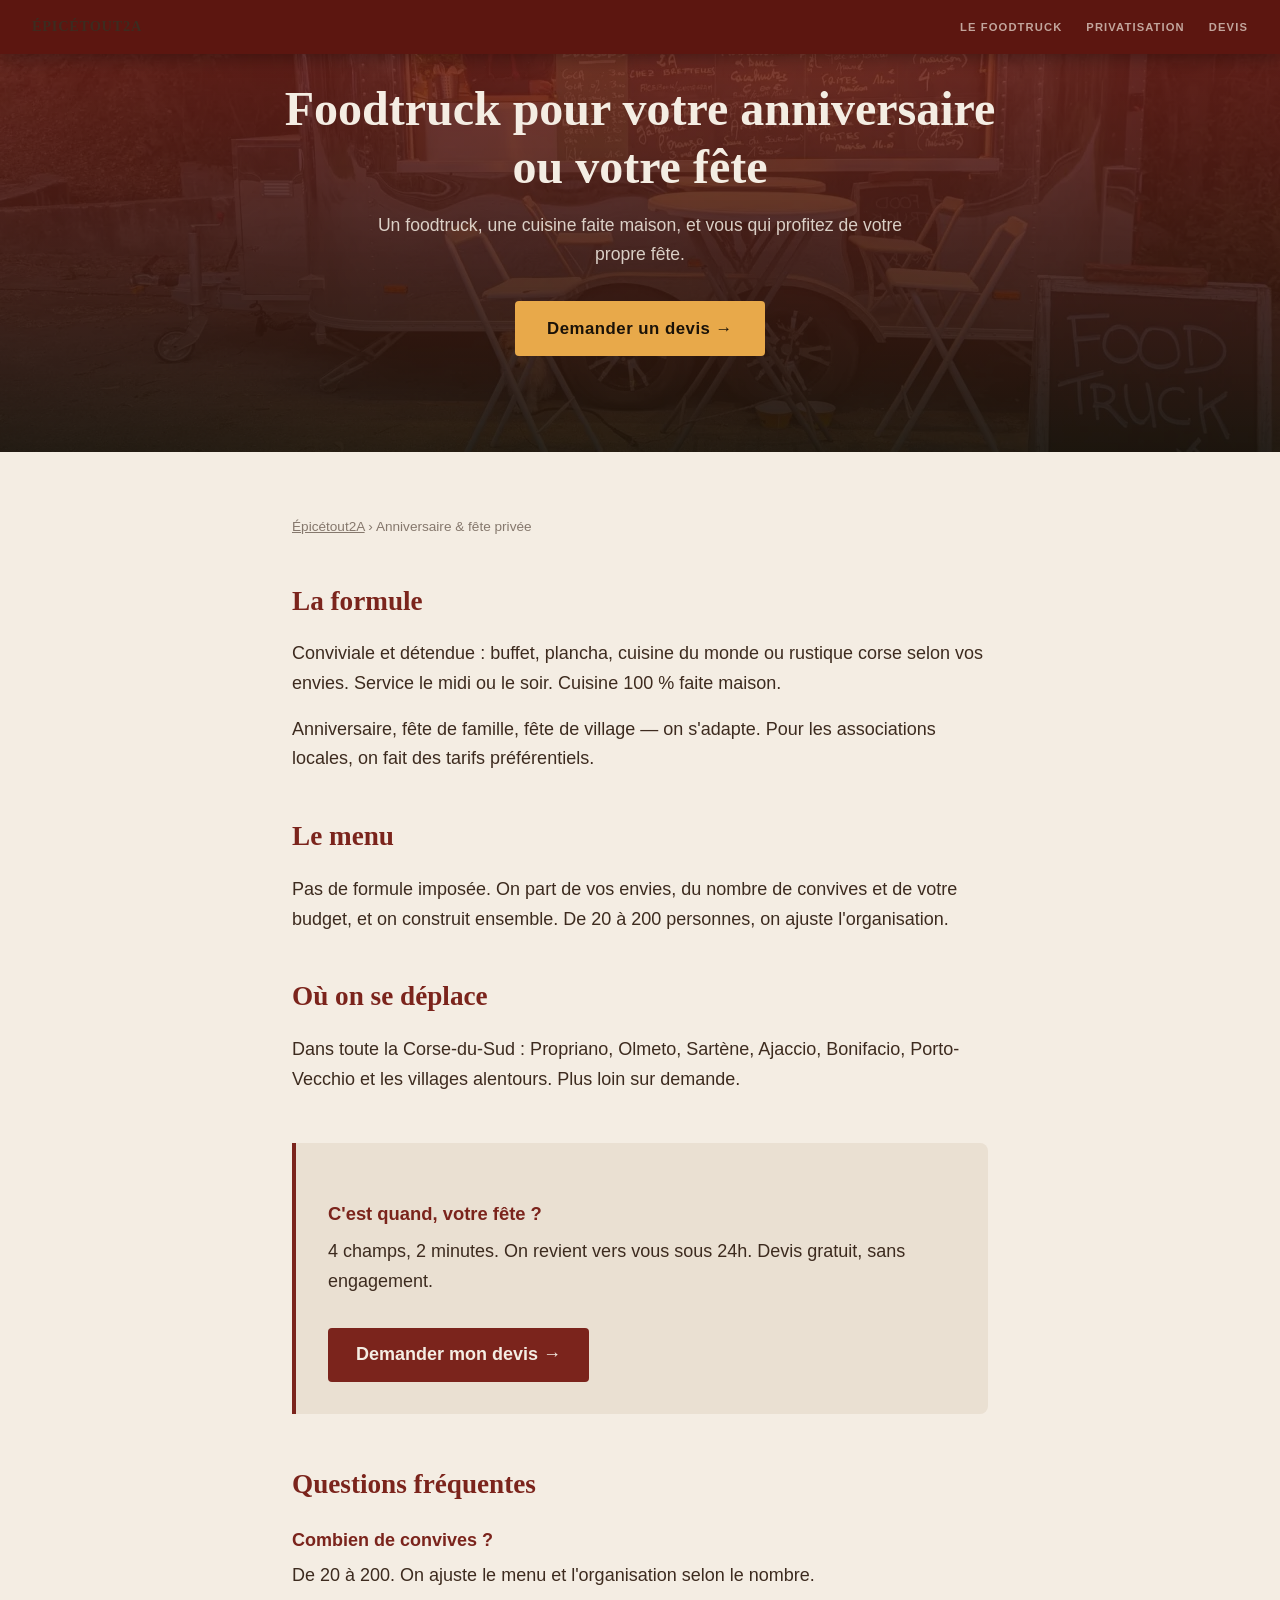
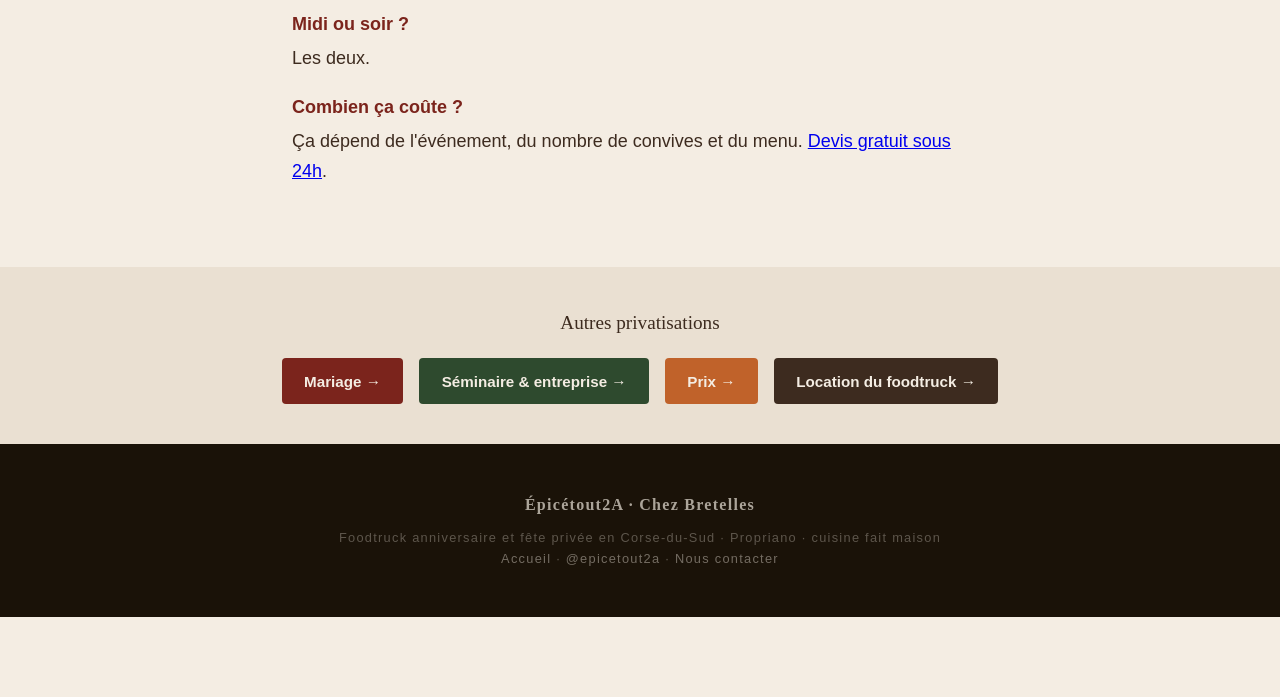
==== anniversaire-fete-privee-corse.html @ 693e68ca "seo/aeo: add 3 landing pages, publish prices and hours Google Search Console reported only 8 AI-feat" ====
<!DOCTYPE html>
<html lang="fr">
<head>
<meta charset="UTF-8">
<link rel="icon" type="image/x-icon" href="assets/images/favicon.png">
<link rel="icon" type="image/png" sizes="32x32" href="assets/images/favicon-32x32.png">
<link rel="apple-touch-icon" sizes="180x180" href="assets/images/apple-touch-icon.png">
<meta name="viewport" content="width=device-width, initial-scale=1.0">
<title>Foodtruck anniversaire &amp; fête privée en Corse-du-Sud — Épicétout2A</title>
<meta name="description" content="Foodtruck Airstream pour anniversaire ou fête privée en Corse-du-Sud. Buffet, plancha, cuisine fait maison. Devis gratuit sous 24h.">
<meta name="robots" content="index, follow">
<meta property="og:title" content="Foodtruck anniversaire &amp; fête privée en Corse-du-Sud — Épicétout2A">
<meta property="og:description" content="Buffet, plancha, cuisine du monde ou rustique corse. Service midi ou soir, partout en Corse-du-Sud.">
<meta property="og:type" content="website">
<meta property="og:url" content="https://epicetout2a.fr/anniversaire-fete-privee-corse.html">
<meta property="og:image" content="https://epicetout2a.fr/assets/images/hero.jpg">
<meta property="og:locale" content="fr_FR">
<meta name="twitter:card" content="summary_large_image">
<meta name="twitter:title" content="Foodtruck anniversaire &amp; fête privée en Corse-du-Sud — Épicétout2A">
<meta name="twitter:description" content="Buffet, plancha, cuisine fait maison. Service midi ou soir, partout en Corse-du-Sud. Devis gratuit sous 24h.">
<meta name="twitter:image" content="https://epicetout2a.fr/assets/images/hero.jpg">
<link rel="canonical" href="https://epicetout2a.fr/anniversaire-fete-privee-corse.html">
<script type="application/ld+json">
{
  "@context": "https://schema.org",
  "@type": "Service",
  "name": "Foodtruck pour anniversaire et fête privée en Corse-du-Sud",
  "provider": { "@id": "https://epicetout2a.fr/#business" },
  "areaServed": { "@type": "AdministrativeArea", "name": "Corse-du-Sud" },
  "description": "Privatisation du foodtruck Airstream Épicétout2A pour anniversaires et fêtes privées en Corse-du-Sud. Buffet, plancha, cuisine du monde ou rustique corse. Service le midi ou le soir.",
  "url": "https://epicetout2a.fr/anniversaire-fete-privee-corse.html",
  "offers": { "@type": "Offer", "priceCurrency": "EUR", "availability": "https://schema.org/InStock" }
}
</script>
<script type="application/ld+json">
{
  "@context": "https://schema.org",
  "@type": "FAQPage",
  "mainEntity": [
    { "@type": "Question", "name": "Peut-on faire venir un foodtruck pour un anniversaire en Corse-du-Sud ?", "acceptedAnswer": { "@type": "Answer", "text": "Oui. Épicétout2A privatise son foodtruck Airstream pour les anniversaires et fêtes privées partout en Corse-du-Sud. Formule conviviale : buffet, plancha, cuisine du monde ou rustique corse selon vos envies, en service du midi ou du soir." } },
    { "@type": "Question", "name": "Combien de convives le foodtruck peut-il servir ?", "acceptedAnswer": { "@type": "Answer", "text": "Épicétout2A s'adapte à toutes les tailles, d'une vingtaine de personnes à 200 convives : le menu et l'organisation sont ajustés en fonction du nombre." } },
    { "@type": "Question", "name": "Comment obtenir un devis pour une fête privée ?", "acceptedAnswer": { "@type": "Answer", "text": "Via le formulaire sur epicetout2a.fr : 4 champs, 2 minutes. Épicétout2A rappelle sous 24h pour construire le menu ensemble et établir un devis gratuit et sans engagement." } }
  ]
}
</script>
<script type="application/ld+json">
{
  "@context": "https://schema.org",
  "@type": "BreadcrumbList",
  "itemListElement": [
    { "@type": "ListItem", "position": 1, "name": "Épicétout2A", "item": "https://epicetout2a.fr/" },
    { "@type": "ListItem", "position": 2, "name": "Anniversaire & fête privée", "item": "https://epicetout2a.fr/anniversaire-fete-privee-corse.html" }
  ]
}
</script>
<link rel="preconnect" href="https://fonts.bunny.net" crossorigin>
<link rel="preload" href="https://fonts.bunny.net/css?family=playfair-display:400i,700,700i,900,900i|source-sans-3:300,400,600|caveat:500,700&display=swap" as="style" onload="this.onload=null;this.rel='stylesheet'">
<noscript><link href="https://fonts.bunny.net/css?family=playfair-display:400i,700,700i,900,900i|source-sans-3:300,400,600|caveat:500,700&display=swap" rel="stylesheet"></noscript>
<link rel="stylesheet" href="assets/css/style.css">
</head>
<body>

<nav>
  <a href="/" class="brand" style="text-decoration:none;color:inherit;">Épicétout2A</a>
  <a href="/#quotidien">Le foodtruck</a>
  <a href="/#privatisation">Privatisation</a>
  <a href="/#contact">Devis</a>
</nav>

<div class="sub-hero">
  <h1>Foodtruck pour votre anniversaire<br>ou votre fête</h1>
  <p>Un foodtruck, une cuisine faite maison, et vous qui profitez de votre propre fête.</p>
  <a href="/#contact" class="hero-cta">Demander un devis →</a>
</div>

<div class="content-page">
  <p class="breadcrumb"><a href="/">Épicétout2A</a> › Anniversaire &amp; fête privée</p>

  <h2>La formule</h2>
  <p>Conviviale et détendue : buffet, plancha, cuisine du monde ou rustique corse selon vos envies. Service le midi ou le soir. Cuisine 100&nbsp;% faite maison.</p>
  <p>Anniversaire, fête de famille, fête de village — on s'adapte. Pour les associations locales, on fait des tarifs préférentiels.</p>

  <h2>Le menu</h2>
  <p>Pas de formule imposée. On part de vos envies, du nombre de convives et de votre budget, et on construit ensemble. De 20 à 200 personnes, on ajuste l'organisation.</p>

  <h2>Où on se déplace</h2>
  <p>Dans toute la Corse-du-Sud : Propriano, Olmeto, Sartène, Ajaccio, Bonifacio, Porto-Vecchio et les villages alentours. Plus loin sur demande.</p>

  <div class="cta-box">
    <h3>C'est quand, votre fête&nbsp;?</h3>
    <p>4 champs, 2 minutes. On revient vers vous sous 24h. Devis gratuit, sans engagement.</p>
    <a href="/#contact">Demander mon devis →</a>
  </div>

  <h2>Questions fréquentes</h2>
  <dl class="faq-simple">
    <dt>Combien de convives&nbsp;?</dt>
    <dd>De 20 à 200. On ajuste le menu et l'organisation selon le nombre.</dd>
    <dt>Midi ou soir&nbsp;?</dt>
    <dd>Les deux.</dd>
    <dt>Combien ça coûte&nbsp;?</dt>
    <dd>Ça dépend de l'événement, du nombre de convives et du menu. <a href="/prix-foodtruck-privatisation-corse.html">Devis gratuit sous 24h</a>.</dd>
  </dl>
</div>

<div class="page-links">
  <p>Autres privatisations</p>
  <div>
    <a href="/mariage-corse-du-sud.html" class="l-rouge">Mariage →</a>
    <a href="/seminaire-evenement-entreprise-corse.html" class="l-maquis">Séminaire &amp; entreprise →</a>
    <a href="/prix-foodtruck-privatisation-corse.html" class="l-terracotta">Prix →</a>
    <a href="/location-airstream-corse.html">Location du foodtruck →</a>
  </div>
</div>

<footer>
  <strong>Épicétout2A · Chez Bretelles</strong>
  Foodtruck anniversaire et fête privée en Corse-du-Sud · Propriano · cuisine fait maison<br>
  <a href="/">Accueil</a> ·
  <a href="https://www.instagram.com/epicetout2a/" target="_blank" rel="noopener noreferrer">@epicetout2a</a> ·
  <a href="/#contact">Nous contacter</a>
</footer>

</body>
</html>
---- assets/css/style.css ----
*, *::before, *::after { box-sizing: border-box; margin: 0; padding: 0; }
:root {
  /* Rouge Corse profond — hero, nav, titres */
  --rouge:        #7B241C;
  --rouge-profond:#5C1610;

  /* Safran / Or épicé — CTA, accents chauds */
  --safran:       #D4862A;
  --or:           #E8A94A;

  /* Terracotta — section offres, rupture chaude */
  --terracotta:   #C0622A;

  /* Vert maquis — éléments de confiance, tags */
  --maquis:       #2E4A2E;

  /* Calcaire / Lin — fonds organiques */
  --creme:        #F4EDE3;
  --ecru:         #EAE0D2;

  /* Neutres */
  --brun:         #3D2B1F;
  --noir:         #1A1208;

  /* Alias */
  --bordeaux:     #5C1610;
}
html { scroll-behavior: smooth; }
#quotidien, #retrouver, #privatisation, #contact, #faq { scroll-margin-top: 70px; }
body { font-family: "Source Sans 3", sans-serif; background: var(--creme); color: var(--brun); font-size: 18px; line-height: 1.65; padding-bottom: 80px; }

/* NAV */
nav {
  position: fixed; top: 0; left: 0; right: 0; z-index: 200;
  background: var(--rouge-profond); padding: 0 2rem;
  display: flex; align-items: center; gap: 1.5rem; height: 54px;
  box-shadow: 0 2px 20px rgba(0,0,0,0.4);
}
nav .brand { font-family: "Playfair Display", serif; font-weight: 900; font-size: 0.9rem; color: var(--creme); margin-right: auto; letter-spacing: 0.05em; text-transform: uppercase; white-space: nowrap; }
nav a { color: rgba(249,243,232,0.65); text-decoration: none; font-size: 0.7rem; font-weight: 600; letter-spacing: 0.1em; text-transform: uppercase; transition: color 0.2s; white-space: nowrap; }
nav a:hover { color: var(--creme); }
/* Burger button — desktop hidden */
.nav-burger { display: none; }

/* Mobile nav drawer */
.nav-mobile-menu {
  display: none; position: fixed; top: 54px; left: 0; right: 0; z-index: 199;
  background: var(--rouge-profond); flex-direction: column;
  border-bottom: 2px solid var(--or);
}
.nav-mobile-menu a {
  color: var(--creme); text-decoration: none; font-size: 1rem; font-weight: 600;
  padding: 1.1rem 2rem; border-bottom: 1px solid rgba(255,255,255,0.08);
  letter-spacing: 0.06em; text-transform: uppercase;
}
.nav-mobile-menu a:last-child { border-bottom: none; background: var(--safran); color: var(--noir); text-align: center; }
.nav-mobile-menu.open { display: flex; }

@media(max-width:700px){
  nav a { display: none; }
  nav .brand { font-size: 0.75rem; }
  .nav-burger {
    display: flex; flex-direction: column; justify-content: space-between;
    width: 28px; height: 20px; background: none; border: none; cursor: pointer;
    margin-left: auto; padding: 0;
  }
  .nav-burger span {
    display: block; height: 2px; background: var(--creme); border-radius: 2px;
    transition: all 0.25s;
  }
  .nav-burger.open span:nth-child(1) { transform: translateY(9px) rotate(45deg); }
  .nav-burger.open span:nth-child(2) { opacity: 0; }
  .nav-burger.open span:nth-child(3) { transform: translateY(-9px) rotate(-45deg); }
}

/* ═══════════════════════════════
   HERO QUOTIDIEN
═══════════════════════════════ */
.hero-daily {
  min-height: 100vh;
  background: var(--rouge); /* fallback */
  display: flex; flex-direction: column; align-items: center; justify-content: center;
  padding: 100px 2rem 5rem;
  position: relative; overflow: hidden; text-align: center;
}
.hero-daily::before {
  content: "";
  position: absolute; inset: 0;
  background: radial-gradient(ellipse at 30% 50%, rgba(192,98,42,0.15) 0%, transparent 60%);
  z-index: 0;
}
.hero-daily > * { position: relative; z-index: 1; }

.hero-daily .logo-wrap {
  margin-bottom: 2rem;
}
.hero-daily .logo-wrap img {
  width: 140px; height: 140px; object-fit: cover;
  border-radius: 50%;
  box-shadow: 0 4px 24px rgba(0,0,0,0.5), 0 0 0 4px rgba(255,255,255,0.2);
}
@media(max-width:700px){
  .hero-daily .logo-wrap img { width: 160px; height: 160px; }
}
.hero-daily h1 {
  font-family: "Playfair Display", serif; font-weight: 900;
  font-size: clamp(2rem, 5vw, 3.2rem); color: var(--creme);
  line-height: 1.1; margin-bottom: 0.75rem;
}
.hero-daily h1 em { color: var(--or); font-style: normal; }
.hero-daily .tagline {
  font-family: "Caveat", cursive; font-size: clamp(1.2rem, 3vw, 1.6rem);
  color: rgba(249,243,232,0.8); margin-bottom: 0.5rem;
}
.hero-daily .bretelles {
  font-family: "Caveat", cursive; font-size: clamp(1.3rem, 3.2vw, 1.7rem);
  color: var(--or); letter-spacing: 0.08em; margin-bottom: 0.75rem; opacity: 0.9;
}
.hero-daily .geo {
  display: inline-flex; align-items: center; gap: 0.4rem;
  background: rgba(255,255,255,0.1); border: 1px solid rgba(255,255,255,0.15);
  border-radius: 20px; padding: 0.35rem 1rem;
  font-size: 1.05rem; color: rgba(249,243,232,0.7); letter-spacing: 0.08em;
  margin-bottom: 2.5rem;
}
.hero-daily .geo::before { content: "📍"; font-size: 0.85rem; }

/* Hero CTA */
.hero-cta {
  display: inline-block; background: var(--safran); color: var(--noir);
  padding: 1rem 2.4rem; border-radius: 4px; font-weight: 700; font-size: 1.05rem;
  text-decoration: none; letter-spacing: 0.03em; margin-bottom: 2rem;
  transition: background 0.2s, transform 0.15s;
}
.hero-cta:hover { background: var(--or); transform: translateY(-2px); }

.hero-cta-secondary {
  display: block; color: rgba(249,243,232,0.75); text-decoration: underline;
  text-underline-offset: 3px; font-size: 0.9rem; letter-spacing: 0.02em;
  margin: -1.3rem 0 2rem; transition: color 0.2s;
}
.hero-cta-secondary:hover { color: var(--creme); }

/* Scroll indicator */
.scroll-hint {
  position: absolute; bottom: 2rem; left: 50%; transform: translateX(-50%);
  display: flex; flex-direction: column; align-items: center; gap: 0.4rem;
  color: rgba(249,243,232,0.3); font-size: 0.62rem; letter-spacing: 0.25em; text-transform: uppercase;
}
.scroll-hint::after { content: "↓"; font-size: 1.2rem; animation: bob 2s ease-in-out infinite; }
@keyframes bob { 0%,100%{transform:translateY(0)} 50%{transform:translateY(6px)} }

/* ═══════════════════════════════
   SECTION QUOTIDIEN
═══════════════════════════════ */
.daily-section {
  background: var(--creme);
}
.daily-inner {
  max-width: 860px; margin: 0 auto; padding: 5rem 2rem;
  display: grid; grid-template-columns: 1fr 1fr; gap: 4rem; align-items: center;
}
.daily-text .sec-label { font-size: 0.72rem; letter-spacing: 0.45em; text-transform: uppercase; color: var(--rouge); margin-bottom: 0.4rem; font-weight: 600; }
.daily-text h2 { font-family: "Playfair Display", serif; font-size: clamp(1.8rem, 3vw, 2.4rem); font-weight: 900; color: var(--rouge); margin-bottom: 0.5rem; line-height: 1.1; }
.daily-text .rule { height: 3px; width: 48px; background: var(--rouge); margin: 0 0 1.5rem; border-radius: 2px; }
.daily-text p { color: var(--brun); line-height: 1.85; margin-bottom: 1rem; font-size: 1.05rem; }
.daily-text p + p { margin-top: 0; }

.insta-card {
  display: flex; flex-direction: column; align-items: center;
  background: white; border-radius: 8px; padding: 2.5rem 2rem;
  box-shadow: 0 4px 30px rgba(0,0,0,0.08);
  border-top: 4px solid var(--rouge); text-align: center; gap: 1rem;
}
.insta-card h3 { font-family: "Playfair Display", serif; font-size: 1.1rem; color: var(--rouge); }
.insta-card p { font-size: 0.95rem; color: var(--brun); opacity: 0.7; line-height: 1.7; }
.insta-handle {
  display: inline-flex; align-items: center; gap: 0.5rem;
  background: var(--rouge); color: var(--creme);
  padding: 0.75rem 1.5rem; border-radius: 4px;
  font-weight: 600; font-size: 0.9rem; text-decoration: none;
  transition: background 0.2s; margin-top: 0.25rem;
}
.insta-handle:hover { background: var(--rouge-profond); }

@media(max-width:700px){
  .daily-inner { grid-template-columns: 1fr; gap: 2.5rem; }
}

/* ═══════════════════════════════
   SÉPARATEUR TRANSITION
═══════════════════════════════ */
.transition-band {
  background: var(--terracotta);
  padding: 3rem 2rem; text-align: center;
}
.transition-band h2 {
  font-family: "Playfair Display", serif; font-size: clamp(1.5rem, 3vw, 2rem);
  font-weight: 900; color: var(--creme); margin-bottom: 0.5rem;
}
.transition-band p {
  font-size: 0.95rem; color: rgba(249,243,232,0.75); max-width: 560px; margin: 0 auto 1.5rem;
}
.transition-band a {
  display: inline-block; background: var(--creme); color: var(--terracotta);
  padding: 0.85rem 2rem; border-radius: 4px; font-weight: 700; font-size: 0.95rem;
  text-decoration: none; letter-spacing: 0.03em; transition: background 0.2s;
}
.transition-band a:hover { background: var(--ecru); }

/* ═══════════════════════════════
   PRIVATISATION (reprise du site existant)
═══════════════════════════════ */
.sep { height: 1px; background: linear-gradient(90deg, transparent, var(--ecru) 20%, var(--ecru) 80%, transparent); }

/* Comment ça marche */
.how { max-width: 860px; margin: 0 auto; padding: 5rem 2rem; }
.how .sec-label { font-size: 0.72rem; letter-spacing: 0.45em; text-transform: uppercase; color: var(--safran); margin-bottom: 0.4rem; font-weight: 600; }
.how h2 { font-family: "Playfair Display", serif; font-size: clamp(1.8rem, 3vw, 2.4rem); font-weight: 900; color: var(--bordeaux); margin-bottom: 0.5rem; }
.how .rule { height: 3px; width: 48px; background: var(--rouge); margin: 0 0 2rem; border-radius: 2px; }
.steps { display: grid; grid-template-columns: 1fr 1fr 1fr; gap: 2rem; margin-top: 2rem; }
.step { text-align: center; }
.step-num { width: 52px; height: 52px; border-radius: 50%; background: var(--rouge); color: var(--or); font-family: "Playfair Display", serif; font-size: 1.3rem; font-weight: 900; display: flex; align-items: center; justify-content: center; margin: 0 auto 1rem; box-shadow: 0 4px 16px rgba(123,36,28,0.3); }
.step h3 { font-family: "Playfair Display", serif; font-size: 1.05rem; color: var(--bordeaux); margin-bottom: 0.4rem; }
.step p { font-size: 0.97rem; color: var(--brun); opacity: 0.72; line-height: 1.7; }
@media(max-width:700px){ .steps { grid-template-columns: 1fr; gap: 1.5rem; } }

/* Offres */
.offres-bg { background: var(--terracotta); padding: 5rem 0; }
.offres-inner { max-width: 860px; margin: 0 auto; padding: 0 2rem; }
.offres-inner .sec-label { color: var(--or); font-size: 0.72rem; letter-spacing: 0.45em; text-transform: uppercase; margin-bottom: 0.4rem; font-weight: 600; }
.offres-inner h2 { font-family: "Playfair Display", serif; font-size: clamp(1.8rem, 3vw, 2.4rem); font-weight: 900; color: var(--creme); margin-bottom: 0.5rem; }
.offres-inner .rule { height: 3px; width: 48px; background: var(--or); margin: 0 0 2rem; border-radius: 2px; }
.offres-inner > p { color: rgba(244,237,227,0.82); margin-bottom: 2.5rem; }
/* Offres en cards grille */
.offres-list { display: grid; grid-template-columns: repeat(3, 1fr); gap: 1rem; }
.offre-item {
  background: rgba(255,255,255,0.1); border: 1px solid rgba(255,255,255,0.18);
  border-radius: 6px; overflow: hidden; display: flex; flex-direction: column;
  transition: background 0.2s, transform 0.2s;
}
.offre-item:hover { background: rgba(255,255,255,0.15); transform: translateY(-2px); }
.offre-header {
  display: flex; flex-direction: column; align-items: flex-start;
  padding: 1.5rem 1.5rem 0.75rem; gap: 0.5rem; cursor: default;
}
.offre-header-left { display: flex; align-items: center; gap: 0.75rem; }
.offre-icon { font-size: 1.8rem; }
.offre-title { font-family: "Playfair Display", serif; font-size: 1rem; font-weight: 700; color: var(--creme); line-height: 1.2; }
.offre-toggle { display: none; }
.offre-body { max-height: none !important; overflow: visible; padding: 0 1.5rem 1.5rem; flex: 1; }
.offre-body p { font-size: 0.95rem; color: rgba(244,237,227,0.92); line-height: 1.75; }
.offre-wildcard {
  border-style: dashed !important;
  border-color: rgba(255,255,255,0.3) !important;
  background: rgba(255,255,255,0.05) !important;
}
.offre-wildcard:hover { background: rgba(255,255,255,0.1) !important; }
.offre-wildcard .offre-title { color: rgba(249,243,232,0.7); font-style: italic; }
.offre-wildcard .offre-body p { color: rgba(244,237,227,0.78); font-style: italic; }
@media(max-width:700px){
  .offres-list { grid-template-columns: 1fr; }
  .offre-item:hover { transform: none; }
}

/* Formulaire */
.form-section { max-width: 720px; margin: 0 auto; padding: 5rem 2rem; }
.gform-wrapper { width: 100%; background: white; border-radius: 12px; overflow: hidden; box-shadow: 0 4px 24px rgba(61,43,31,0.10); border: 1.5px solid var(--ecru); margin-top: 0.5rem; }
.gform-wrapper iframe { display: block; min-height: 1300px; }
.form-section .sec-label { font-size: 0.72rem; letter-spacing: 0.45em; text-transform: uppercase; color: var(--safran); margin-bottom: 0.4rem; font-weight: 600; }
.form-section h2 { font-family: "Playfair Display", serif; font-size: clamp(1.8rem, 3vw, 2.4rem); font-weight: 900; color: var(--bordeaux); margin-bottom: 0.5rem; }
.form-section .rule { height: 3px; width: 48px; background: var(--rouge); margin: 0 0 2rem; border-radius: 2px; }
.form-section > p { margin-bottom: 2rem; color: var(--brun); }
.form-note { font-size: 0.85rem; color: var(--brun); opacity: 0.45; text-align: center; line-height: 1.6; }
.form-rgpd { font-size: 0.82rem; color: var(--brun); opacity: 0.5; line-height: 1.6; margin-top: -0.25rem; }
.cta-inline { display: inline-block; background: var(--rouge); color: var(--creme); padding: 0.9rem 2.2rem; border-radius: 4px; font-weight: 700; font-size: 1rem; text-decoration: none; letter-spacing: 0.03em; transition: background 0.2s, transform 0.15s; }
.cta-inline:hover { background: var(--rouge-profond); transform: translateY(-1px); }
.cta-offres { display: inline-block; background: var(--creme); color: var(--terracotta); padding: 0.9rem 2.2rem; border-radius: 4px; font-weight: 700; font-size: 1rem; text-decoration: none; letter-spacing: 0.03em; transition: background 0.2s, transform 0.15s; }
.cta-offres:hover { background: var(--ecru); transform: translateY(-1px); }
/* Nous retrouver */
.retrouver-section { background: var(--ecru); }
.retrouver-inner {
  max-width: 860px; margin: 0 auto; padding: 5rem 2rem;
  display: grid; grid-template-columns: 1fr 1fr; gap: 4rem; align-items: center;
}
.retrouver-map { border-radius: 8px; overflow: hidden; box-shadow: 0 8px 32px rgba(0,0,0,0.12); }
.retrouver-info { display: flex; flex-direction: column; gap: 0; }
.retrouver-info .sec-label { font-size: 0.72rem; letter-spacing: 0.45em; text-transform: uppercase; color: var(--rouge); margin-bottom: 0.4rem; font-weight: 600; }
.retrouver-info h2 { font-family: "Playfair Display", serif; font-size: clamp(1.6rem, 2.5vw, 2rem); font-weight: 900; color: var(--rouge); margin-bottom: 0.5rem; line-height: 1.15; }
.retrouver-info .rule { height: 3px; width: 48px; background: var(--rouge); margin: 0 0 1.5rem; border-radius: 2px; }
.retrouver-info p { color: var(--brun); line-height: 1.75; margin-bottom: 1.5rem; font-size: 1.02rem; }
.btn-google-avis {
  display: inline-flex; align-items: center; gap: 0.6rem;
  background: white; color: var(--brun); border: 1.5px solid var(--ecru);
  padding: 0.75rem 1.25rem; border-radius: 6px; font-weight: 600; font-size: 0.9rem;
  text-decoration: none; transition: box-shadow 0.2s, border-color 0.2s;
  box-shadow: 0 2px 8px rgba(0,0,0,0.06); width: fit-content;
}
.btn-google-avis:hover { box-shadow: 0 4px 16px rgba(0,0,0,0.12); border-color: #4285F4; }
.btn-laisser-avis { border-color: #FBBC05; background: #fffef5; }
.btn-laisser-avis:hover { border-color: #FBBC05; box-shadow: 0 4px 16px rgba(251,188,5,0.2); }
@media(max-width:700px){
  .retrouver-inner { grid-template-columns: 1fr; gap: 2rem; }
}

/* FAQ */
.faq-section { max-width: 720px; margin: 0 auto; padding: 5rem 2rem; }
.faq-section .sec-label { font-size: 0.72rem; letter-spacing: 0.45em; text-transform: uppercase; color: var(--safran); margin-bottom: 0.4rem; font-weight: 600; }
.faq-section h2 { font-family: "Playfair Display", serif; font-size: clamp(1.6rem, 3vw, 2.2rem); font-weight: 900; color: var(--bordeaux); margin-bottom: 0.5rem; }
.faq-section .rule { height: 3px; width: 48px; background: var(--rouge); margin: 0 0 2rem; border-radius: 2px; }
.faq-list { display: flex; flex-direction: column; gap: 0; border: 1px solid var(--ecru); border-radius: 4px; overflow: hidden; }
.faq-item { border-bottom: 1px solid var(--ecru); }
.faq-item:last-child { border-bottom: none; }
.faq-q { width: 100%; text-align: left; background: white; border: none; cursor: pointer; padding: 1.25rem 1.5rem; display: flex; justify-content: space-between; align-items: center; gap: 1rem; font-family: "Source Sans 3", sans-serif; font-size: 1.05rem; font-weight: 600; color: var(--brun); transition: background 0.2s; }
.faq-q:hover { background: var(--creme); }
.faq-q .faq-icon { color: var(--safran); font-size: 1.1rem; transition: transform 0.3s; flex-shrink: 0; }
.faq-item.open .faq-q { background: var(--creme); }
.faq-item.open .faq-icon { transform: rotate(45deg); }
.faq-a { max-height: 0 !important; overflow: hidden; transition: max-height 0.4s ease; background: var(--creme); padding: 0; }
.faq-item.open .faq-a { max-height: 300px !important; }
.faq-a p { padding: 0 1.5rem 1.25rem; margin-top: 0.75rem; font-size: 1rem; color: var(--brun); line-height: 1.8; opacity: 0.85; }

/* Footer */
footer { background: var(--noir); color: rgba(249,243,232,0.3); text-align: center; padding: 3rem 2rem; font-size: 0.8rem; letter-spacing: 0.1em; }
footer strong { display: block; color: rgba(249,243,232,0.65); font-family: "Playfair Display", serif; font-size: 1rem; margin-bottom: 0.5rem; }
footer a { color: rgba(249,243,232,0.4); text-decoration: none; }
footer a:hover { color: rgba(249,243,232,0.7); }
.footer-entity { margin-top: 1.5rem; font-size: 0.7rem; opacity: 0.25; max-width: 640px; margin-left: auto; margin-right: auto; line-height: 1.6; }
.footer-subpages { margin-top: 1rem; font-size: 0.75rem; opacity: 0.35; }
.footer-subpages a { color: rgba(249,243,232,0.5); text-decoration: none; }
.footer-subpages a:hover { opacity: 1; }

/* Sticky CTA mobile */
.sticky-cta {
  position: fixed; bottom: 0; left: 0; right: 0; z-index: 300;
  background: var(--rouge-profond); border-top: 2px solid var(--or);
  padding: 0.75rem 1.5rem; box-shadow: 0 -4px 20px rgba(0,0,0,0.3);
  transform: translateY(0); transition: transform 0.35s ease, opacity 0.35s ease; opacity: 1;
}
.sticky-cta.hidden-cta {
  transform: translateY(110%); opacity: 0; pointer-events: none;
}
.sticky-cta a { display: block; background: var(--safran); color: var(--noir); text-align: center; border-radius: 4px; padding: 0.85rem; font-weight: 600; font-size: 1rem; text-decoration: none; letter-spacing: 0.04em; transition: background 0.2s; }
.sticky-cta a:hover { background: var(--or); }
body { padding-bottom: 80px; }
/* Sur desktop, barre plus fine */
@media(min-width:701px){
  .sticky-cta { padding: 0.6rem 2rem; }
  .sticky-cta a { padding: 0.7rem; font-size: 0.95rem; max-width: 420px; margin: 0 auto; }
}

/* RGPD */
.rgpd-banner { position: fixed; bottom: 0; left: 0; right: 0; z-index: 1000; background: var(--noir); border-top: 2px solid var(--safran); padding: 1.25rem 2rem; display: flex; align-items: center; justify-content: space-between; gap: 1.5rem; flex-wrap: wrap; box-shadow: 0 -4px 30px rgba(0,0,0,0.5); transform: translateY(0); transition: transform 0.4s ease; }
.rgpd-banner.hidden { transform: translateY(120%); }
.rgpd-text { font-size: 0.8rem; color: rgba(249,243,232,0.7); line-height: 1.6; flex: 1; min-width: 200px; }
.rgpd-text strong { color: var(--creme); }
.rgpd-actions { display: flex; gap: 0.75rem; flex-shrink: 0; }
.rgpd-accept { background: var(--safran); color: var(--noir); border: none; border-radius: 4px; padding: 0.6rem 1.25rem; font-weight: 700; font-size: 0.8rem; cursor: pointer; font-family: "Source Sans 3", sans-serif; }
@media(max-width:700px){ .rgpd-banner { flex-direction: column; align-items: flex-start; padding: 1rem 1.25rem; } .rgpd-actions { width: 100%; } .rgpd-accept { flex: 1; text-align: center; } }


/* ═══════════════════════════════════════
   PAGES SECONDAIRES (landing / privatisation)
   Anciennement dupliqué inline dans chaque page
════════════════════════════════════════ */
.sub-hero { background: linear-gradient(to bottom, rgba(123,36,28,0.82) 0%, rgba(26,18,8,0.92) 100%), image-set(url('../images/hero.webp') type('image/webp'), url('../images/hero.jpg') type('image/jpeg')) center/cover no-repeat; padding: 5rem 2rem 4rem; text-align: center; color: #F4EDE3; }
.sub-hero h1 { font-family: "Playfair Display", serif; font-size: clamp(1.8rem, 4vw, 3rem); font-weight: 700; line-height: 1.2; margin-bottom: 1rem; }
.sub-hero p { font-size: 1.1rem; opacity: 0.85; max-width: 560px; margin: 0 auto 2rem; }
.sub-hero .hero-cta { display: inline-block; background: var(--or); color: var(--noir); padding: 0.85rem 2rem; border-radius: 4px; font-weight: 600; text-decoration: none; }
.content-page { max-width: 760px; margin: 0 auto; padding: 4rem 2rem; }
.content-page h2 { font-family: "Playfair Display", serif; font-size: 1.7rem; color: var(--rouge); margin: 2.5rem 0 1rem; }
.content-page h3 { font-size: 1.15rem; font-weight: 600; color: var(--brun); margin: 1.5rem 0 0.5rem; }
.content-page p { margin-bottom: 1rem; }
.content-page ul { margin: 0.5rem 0 1rem 1.5rem; }
.content-page ul li { margin-bottom: 0.4rem; }
.cta-box { background: var(--ecru); border-left: 4px solid var(--rouge); padding: 2rem; border-radius: 0 8px 8px 0; margin: 3rem 0; }
.cta-box h3 { color: var(--rouge); margin-bottom: 0.5rem; }
.cta-box a { display: inline-block; margin-top: 1rem; background: var(--rouge); color: #F4EDE3; padding: 0.75rem 1.75rem; border-radius: 4px; text-decoration: none; font-weight: 600; }
.faq-simple { margin: 1rem 0; }
.faq-simple dt { font-weight: 600; margin-top: 1.2rem; color: var(--rouge); }
.faq-simple dd { margin-left: 0; margin-top: 0.3rem; }
.breadcrumb { font-size: 0.85rem; opacity: 0.6; margin-bottom: 2rem; }
.breadcrumb a { color: inherit; }

/* Tableau de facteurs de prix / infos (page tarifs) */
.info-table { width: 100%; border-collapse: collapse; margin: 1.5rem 0; font-size: 0.95rem; }
.info-table th, .info-table td { text-align: left; padding: 0.7rem 0.6rem; border-bottom: 1px solid rgba(93,62,42,0.15); vertical-align: top; }
.info-table th { font-weight: 600; color: var(--rouge); }
.info-table tbody th { font-weight: 600; color: var(--brun); width: 38%; }

/* Liens croisés bas de page secondaire */
.page-links { background: var(--ecru); padding: 2.5rem 2rem; text-align: center; }
.page-links p { font-family: "Playfair Display", serif; font-size: 1.2rem; color: var(--brun); margin-bottom: 1.25rem; }
.page-links div { display: flex; flex-wrap: wrap; justify-content: center; gap: 1rem; }
.page-links a { color: #F4EDE3; padding: 0.65rem 1.4rem; border-radius: 4px; text-decoration: none; font-weight: 600; font-size: 0.95rem; background: var(--brun); }
.page-links a.l-rouge { background: var(--rouge); }
.page-links a.l-maquis { background: var(--maquis); }
.page-links a.l-terracotta { background: var(--terracotta); }

/* Bloc infos pratiques (prix + horaires) — section quotidien */
.infos-pratiques { margin-top: 2rem; padding: 1.5rem 1.75rem; background: var(--ecru); border-left: 4px solid var(--safran); border-radius: 0 8px 8px 0; }
.infos-titre { font-family: "Playfair Display", serif; font-size: 1.05rem; color: var(--rouge); margin: 0 0 0.75rem; }
.infos-pratiques .infos-titre:not(:first-child) { margin-top: 1.5rem; }
.infos-prix { list-style: none; margin: 0 0 0.85rem; padding: 0; }
.infos-prix li { display: flex; justify-content: space-between; align-items: baseline; gap: 1rem; padding: 0.4rem 0; border-bottom: 1px dotted rgba(93,62,42,0.25); }
.infos-prix li:last-child { border-bottom: none; }
.infos-prix strong { color: var(--rouge); white-space: nowrap; }
.infos-note { font-size: 0.9rem; opacity: 0.8; margin: 0; }
.infos-note a { color: var(--rouge); font-weight: 600; }
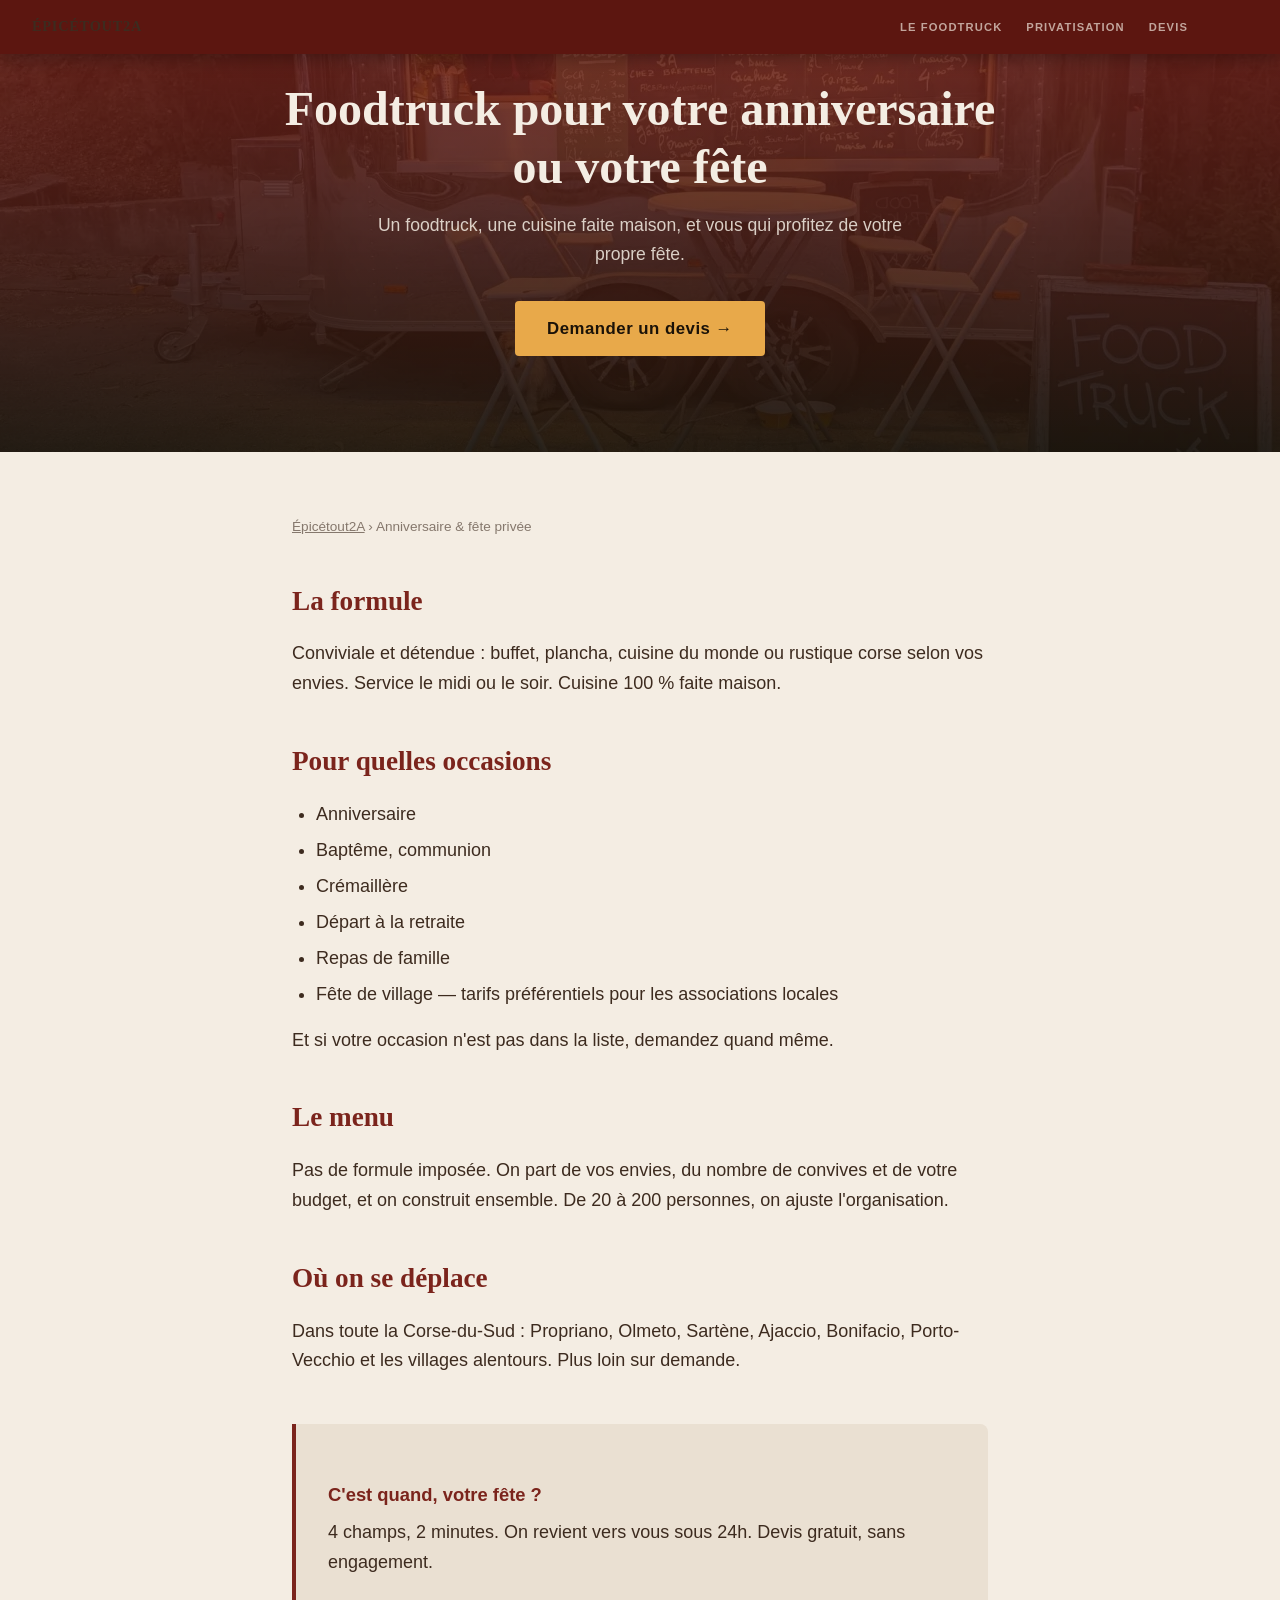
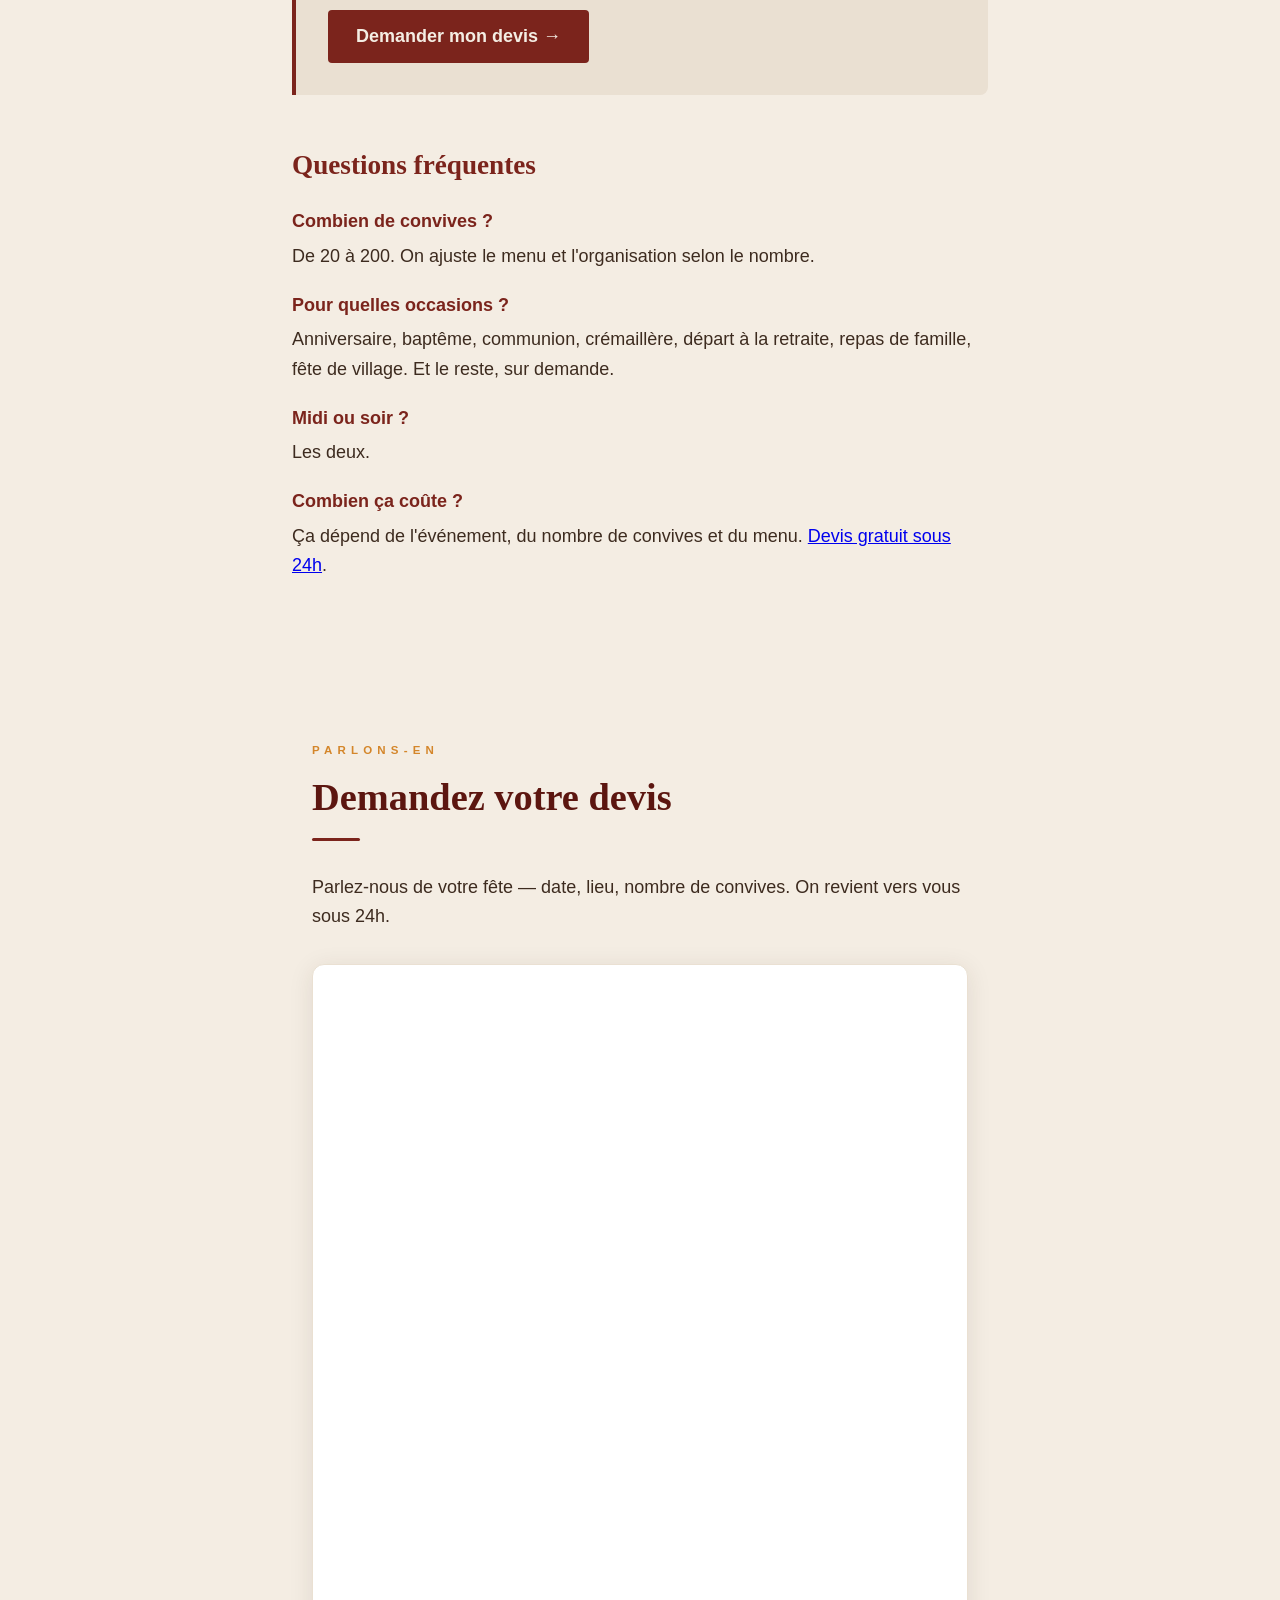
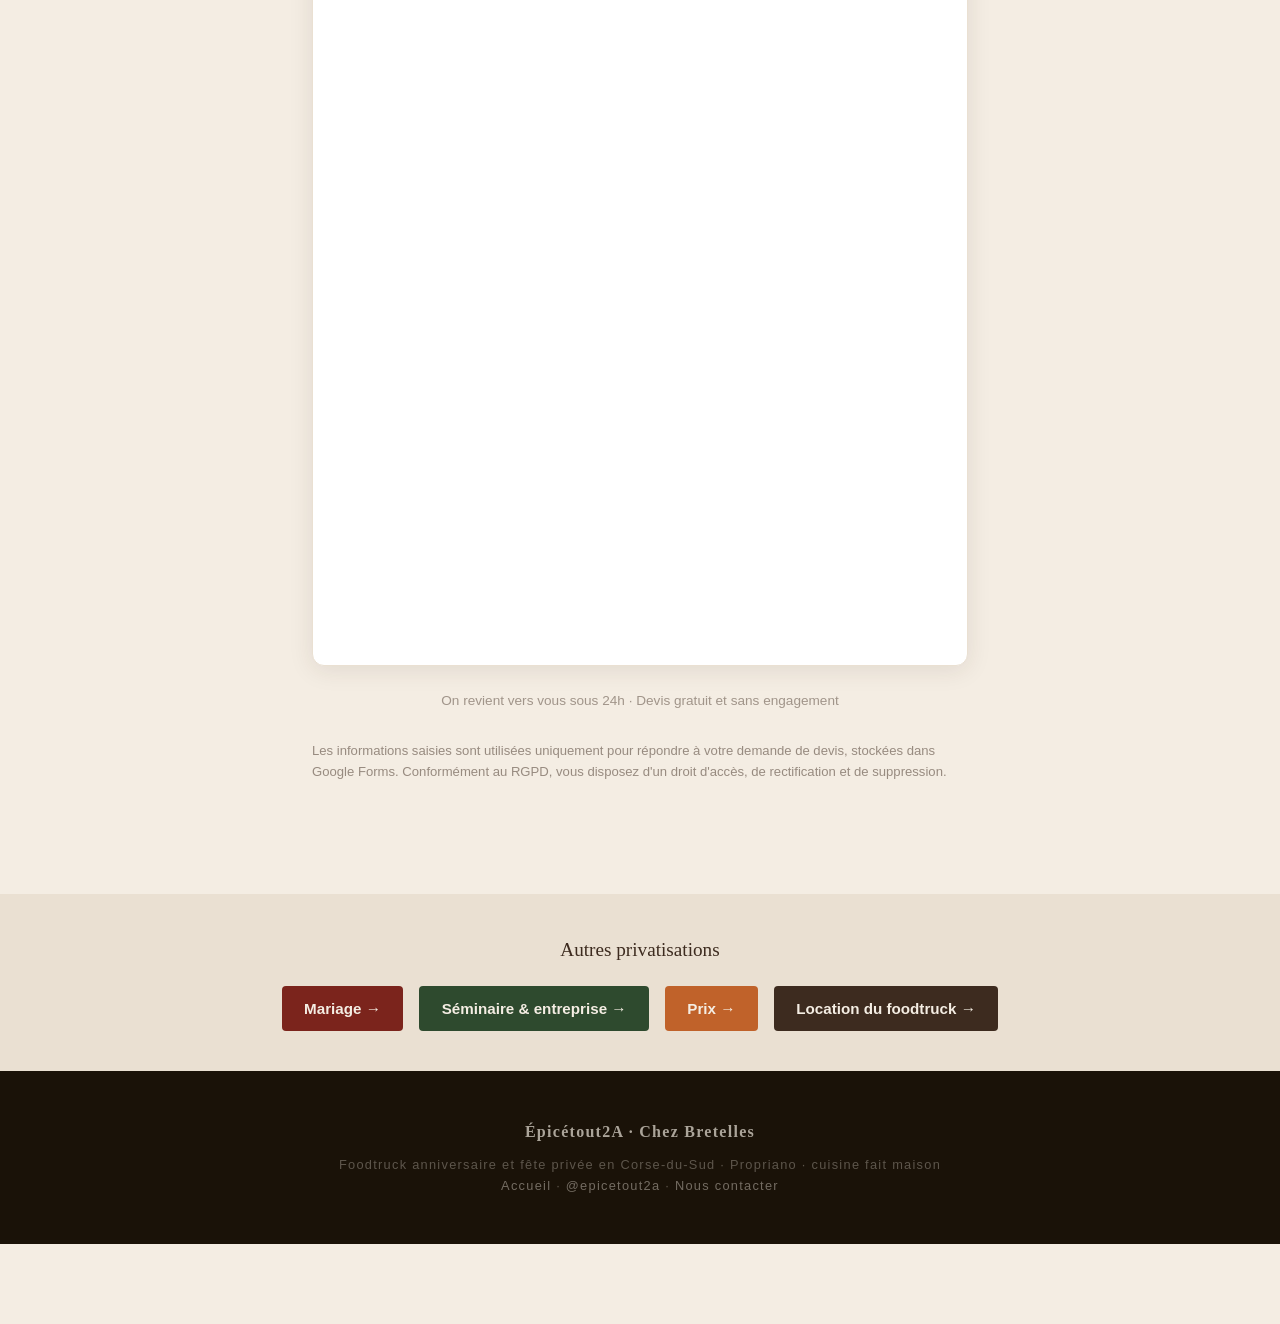
==== commit 5560e8fa: "feat: site-wide menu and quote form on every landing page Landing pages had no way to reach each oth" ====
--- a/anniversaire-fete-privee-corse.html
+++ b/anniversaire-fete-privee-corse.html
@@ -6,8 +6,8 @@
 <link rel="icon" type="image/png" sizes="32x32" href="assets/images/favicon-32x32.png">
 <link rel="apple-touch-icon" sizes="180x180" href="assets/images/apple-touch-icon.png">
 <meta name="viewport" content="width=device-width, initial-scale=1.0">
-<title>Foodtruck anniversaire &amp; fête privée en Corse-du-Sud — Épicétout2A</title>
-<meta name="description" content="Foodtruck Airstream pour anniversaire ou fête privée en Corse-du-Sud. Buffet, plancha, cuisine fait maison. Devis gratuit sous 24h.">
+<title>Foodtruck anniversaire, baptême &amp; fête privée en Corse-du-Sud — Épicétout2A</title>
+<meta name="description" content="Foodtruck pour anniversaire, baptême, communion, crémaillère ou départ à la retraite en Corse-du-Sud. Buffet, plancha, cuisine fait maison. Devis gratuit sous 24h.">
 <meta name="robots" content="index, follow">
 <meta property="og:title" content="Foodtruck anniversaire &amp; fête privée en Corse-du-Sud — Épicétout2A">
 <meta property="og:description" content="Buffet, plancha, cuisine du monde ou rustique corse. Service midi ou soir, partout en Corse-du-Sud.">
@@ -24,10 +24,10 @@
 {
   "@context": "https://schema.org",
   "@type": "Service",
-  "name": "Foodtruck pour anniversaire et fête privée en Corse-du-Sud",
+  "name": "Foodtruck pour anniversaire, baptême et fête privée en Corse-du-Sud",
   "provider": { "@id": "https://epicetout2a.fr/#business" },
   "areaServed": { "@type": "AdministrativeArea", "name": "Corse-du-Sud" },
-  "description": "Privatisation du foodtruck Airstream Épicétout2A pour anniversaires et fêtes privées en Corse-du-Sud. Buffet, plancha, cuisine du monde ou rustique corse. Service le midi ou le soir.",
+  "description": "Privatisation du foodtruck Épicétout2A pour anniversaires, baptêmes, communions, crémaillères, départs à la retraite et fêtes de village en Corse-du-Sud. Buffet, plancha, cuisine du monde ou rustique corse. Service le midi ou le soir.",
   "url": "https://epicetout2a.fr/anniversaire-fete-privee-corse.html",
   "offers": { "@type": "Offer", "priceCurrency": "EUR", "availability": "https://schema.org/InStock" }
 }
@@ -38,6 +38,7 @@
   "@type": "FAQPage",
   "mainEntity": [
     { "@type": "Question", "name": "Peut-on faire venir un foodtruck pour un anniversaire en Corse-du-Sud ?", "acceptedAnswer": { "@type": "Answer", "text": "Oui. Épicétout2A privatise son foodtruck Airstream pour les anniversaires et fêtes privées partout en Corse-du-Sud. Formule conviviale : buffet, plancha, cuisine du monde ou rustique corse selon vos envies, en service du midi ou du soir." } },
+    { "@type": "Question", "name": "Pour quelles occasions peut-on privatiser le foodtruck ?", "acceptedAnswer": { "@type": "Answer", "text": "Épicétout2A intervient pour les anniversaires, baptêmes, communions, crémaillères, départs à la retraite, repas de famille et fêtes de village en Corse-du-Sud. Les associations locales bénéficient de tarifs préférentiels. Pour une occasion qui ne figure pas dans cette liste, il suffit de demander un devis." } },
     { "@type": "Question", "name": "Combien de convives le foodtruck peut-il servir ?", "acceptedAnswer": { "@type": "Answer", "text": "Épicétout2A s'adapte à toutes les tailles, d'une vingtaine de personnes à 200 convives : le menu et l'organisation sont ajustés en fonction du nombre." } },
     { "@type": "Question", "name": "Comment obtenir un devis pour une fête privée ?", "acceptedAnswer": { "@type": "Answer", "text": "Via le formulaire sur epicetout2a.fr : 4 champs, 2 minutes. Épicétout2A rappelle sous 24h pour construire le menu ensemble et établir un devis gratuit et sans engagement." } }
   ]
@@ -64,13 +65,29 @@
   <a href="/" class="brand" style="text-decoration:none;color:inherit;">Épicétout2A</a>
   <a href="/#quotidien">Le foodtruck</a>
   <a href="/#privatisation">Privatisation</a>
-  <a href="/#contact">Devis</a>
+  <a href="#devis">Devis</a>
+  <button class="nav-burger" aria-label="Menu" aria-expanded="false" onclick="toggleNav(this)">
+    <span></span><span></span><span></span>
+  </button>
 </nav>
+<div class="nav-mobile-menu" id="navMobile">
+  <span class="grp">Le foodtruck</span>
+  <a href="/#quotidien" onclick="closeNav()">Au quotidien</a>
+  <a href="/#retrouver" onclick="closeNav()">Nous trouver</a>
+  <a href="/prix-foodtruck-privatisation-corse.html">Nos prix</a>
+  <a href="/zones-intervention-corse-du-sud.html">Où on se déplace</a>
+  <span class="grp">Privatiser le foodtruck</span>
+  <a href="/mariage-corse-du-sud.html">Mariage</a>
+  <a href="/anniversaire-fete-privee-corse.html">Anniversaire &amp; fête privée</a>
+  <a href="/seminaire-evenement-entreprise-corse.html">Séminaire &amp; entreprise</a>
+  <a href="/location-airstream-corse.html">Location du foodtruck</a>
+  <a href="#devis" class="cta-drawer" onclick="closeNav()">Devis gratuit</a>
+</div>
 
 <div class="sub-hero">
   <h1>Foodtruck pour votre anniversaire<br>ou votre fête</h1>
   <p>Un foodtruck, une cuisine faite maison, et vous qui profitez de votre propre fête.</p>
-  <a href="/#contact" class="hero-cta">Demander un devis →</a>
+  <a href="#devis" class="hero-cta">Demander un devis →</a>
 </div>
 
 <div class="content-page">
@@ -78,7 +95,16 @@
 
   <h2>La formule</h2>
   <p>Conviviale et détendue : buffet, plancha, cuisine du monde ou rustique corse selon vos envies. Service le midi ou le soir. Cuisine 100&nbsp;% faite maison.</p>
-  <p>Anniversaire, fête de famille, fête de village — on s'adapte. Pour les associations locales, on fait des tarifs préférentiels.</p>
+  <h2>Pour quelles occasions</h2>
+  <ul>
+    <li>Anniversaire</li>
+    <li>Baptême, communion</li>
+    <li>Crémaillère</li>
+    <li>Départ à la retraite</li>
+    <li>Repas de famille</li>
+    <li>Fête de village — tarifs préférentiels pour les associations locales</li>
+  </ul>
+  <p>Et si votre occasion n'est pas dans la liste, demandez quand même.</p>
 
   <h2>Le menu</h2>
   <p>Pas de formule imposée. On part de vos envies, du nombre de convives et de votre budget, et on construit ensemble. De 20 à 200 personnes, on ajuste l'organisation.</p>
@@ -89,18 +115,46 @@
   <div class="cta-box">
     <h3>C'est quand, votre fête&nbsp;?</h3>
     <p>4 champs, 2 minutes. On revient vers vous sous 24h. Devis gratuit, sans engagement.</p>
-    <a href="/#contact">Demander mon devis →</a>
+    <a href="#devis">Demander mon devis →</a>
   </div>
 
   <h2>Questions fréquentes</h2>
   <dl class="faq-simple">
     <dt>Combien de convives&nbsp;?</dt>
     <dd>De 20 à 200. On ajuste le menu et l'organisation selon le nombre.</dd>
+    <dt>Pour quelles occasions&nbsp;?</dt>
+    <dd>Anniversaire, baptême, communion, crémaillère, départ à la retraite, repas de famille, fête de village. Et le reste, sur demande.</dd>
     <dt>Midi ou soir&nbsp;?</dt>
     <dd>Les deux.</dd>
     <dt>Combien ça coûte&nbsp;?</dt>
     <dd>Ça dépend de l'événement, du nombre de convives et du menu. <a href="/prix-foodtruck-privatisation-corse.html">Devis gratuit sous 24h</a>.</dd>
   </dl>
+</div>
+
+
+<div class="form-section" id="devis">
+  <p class="sec-label">Parlons-en</p>
+  <h2>Demandez votre devis</h2>
+  <div class="rule"></div>
+
+  <p>Parlez-nous de votre fête — date, lieu, nombre de convives. On revient vers vous sous 24h.</p>
+  <div class="gform-wrapper">
+    <iframe
+      src="https://docs.google.com/forms/d/e/1FAIpQLSf5eveps2gGEFy8Tv-64gZN31ZPmy3rHvhoXDEOoudxI9ECpg/viewform?embedded=true"
+      width="100%"
+      height="1300"
+      frameborder="0"
+      marginheight="0"
+      marginwidth="0"
+      loading="lazy"
+      style="border-radius:12px;"
+      sandbox="allow-scripts allow-forms allow-same-origin allow-popups"
+      title="Formulaire de demande de devis Épicétout2A">
+      Chargement du formulaire…
+    </iframe>
+  </div>
+  <p class="form-note" style="margin-top:1.5rem;">On revient vers vous sous 24h · Devis gratuit et sans engagement</p>
+  <p class="form-rgpd">Les informations saisies sont utilisées uniquement pour répondre à votre demande de devis, stockées dans Google Forms. Conformément au RGPD, vous disposez d'un droit d'accès, de rectification et de suppression.</p>
 </div>
 
 <div class="page-links">
@@ -118,8 +172,9 @@
   Foodtruck anniversaire et fête privée en Corse-du-Sud · Propriano · cuisine fait maison<br>
   <a href="/">Accueil</a> ·
   <a href="https://www.instagram.com/epicetout2a/" target="_blank" rel="noopener noreferrer">@epicetout2a</a> ·
-  <a href="/#contact">Nous contacter</a>
+  <a href="#devis">Nous contacter</a>
 </footer>
 
+<script src="assets/js/main.js"></script>
 </body>
 </html>
--- a/assets/css/style.css
+++ b/assets/css/style.css
@@ -26,7 +26,7 @@
   --bordeaux:     #5C1610;
 }
 html { scroll-behavior: smooth; }
-#quotidien, #retrouver, #privatisation, #contact, #faq { scroll-margin-top: 70px; }
+#quotidien, #retrouver, #privatisation, #contact, #faq, #devis { scroll-margin-top: 70px; }
 body { font-family: "Source Sans 3", sans-serif; background: var(--creme); color: var(--brun); font-size: 18px; line-height: 1.65; padding-bottom: 80px; }
 
 /* NAV */
@@ -39,8 +39,19 @@
 nav .brand { font-family: "Playfair Display", serif; font-weight: 900; font-size: 0.9rem; color: var(--creme); margin-right: auto; letter-spacing: 0.05em; text-transform: uppercase; white-space: nowrap; }
 nav a { color: rgba(249,243,232,0.65); text-decoration: none; font-size: 0.7rem; font-weight: 600; letter-spacing: 0.1em; text-transform: uppercase; transition: color 0.2s; white-space: nowrap; }
 nav a:hover { color: var(--creme); }
-/* Burger button — desktop hidden */
-.nav-burger { display: none; }
+/* Burger button — visible à toutes les tailles (accès à toutes les pages) */
+.nav-burger {
+  display: flex; flex-direction: column; justify-content: space-between;
+  width: 28px; height: 20px; background: none; border: none; cursor: pointer;
+  margin-left: 0.5rem; padding: 0; flex-shrink: 0;
+}
+.nav-burger span {
+  display: block; height: 2px; background: var(--creme); border-radius: 2px;
+  transition: all 0.25s;
+}
+.nav-burger.open span:nth-child(1) { transform: translateY(9px) rotate(45deg); }
+.nav-burger.open span:nth-child(2) { opacity: 0; }
+.nav-burger.open span:nth-child(3) { transform: translateY(-9px) rotate(-45deg); }
 
 /* Mobile nav drawer */
 .nav-mobile-menu {
@@ -55,22 +66,16 @@
 }
 .nav-mobile-menu a:last-child { border-bottom: none; background: var(--safran); color: var(--noir); text-align: center; }
 .nav-mobile-menu.open { display: flex; }
+.nav-mobile-menu { max-height: calc(100vh - 54px); overflow-y: auto; }
+.nav-mobile-menu .grp {
+  color: var(--or); font-size: 0.68rem; font-weight: 700; letter-spacing: 0.14em;
+  text-transform: uppercase; padding: 1rem 2rem 0.35rem; opacity: 0.85;
+}
+.nav-mobile-menu a.cta-drawer { background: var(--safran); color: var(--noir); text-align: center; }
 
 @media(max-width:700px){
-  nav a { display: none; }
-  nav .brand { font-size: 0.75rem; }
-  .nav-burger {
-    display: flex; flex-direction: column; justify-content: space-between;
-    width: 28px; height: 20px; background: none; border: none; cursor: pointer;
-    margin-left: auto; padding: 0;
-  }
-  .nav-burger span {
-    display: block; height: 2px; background: var(--creme); border-radius: 2px;
-    transition: all 0.25s;
-  }
-  .nav-burger.open span:nth-child(1) { transform: translateY(9px) rotate(45deg); }
-  .nav-burger.open span:nth-child(2) { opacity: 0; }
-  .nav-burger.open span:nth-child(3) { transform: translateY(-9px) rotate(-45deg); }
+  nav a:not(.brand) { display: none; }
+  nav .brand { font-size: 0.75rem; margin-right: auto; }
 }
 
 /* ═══════════════════════════════
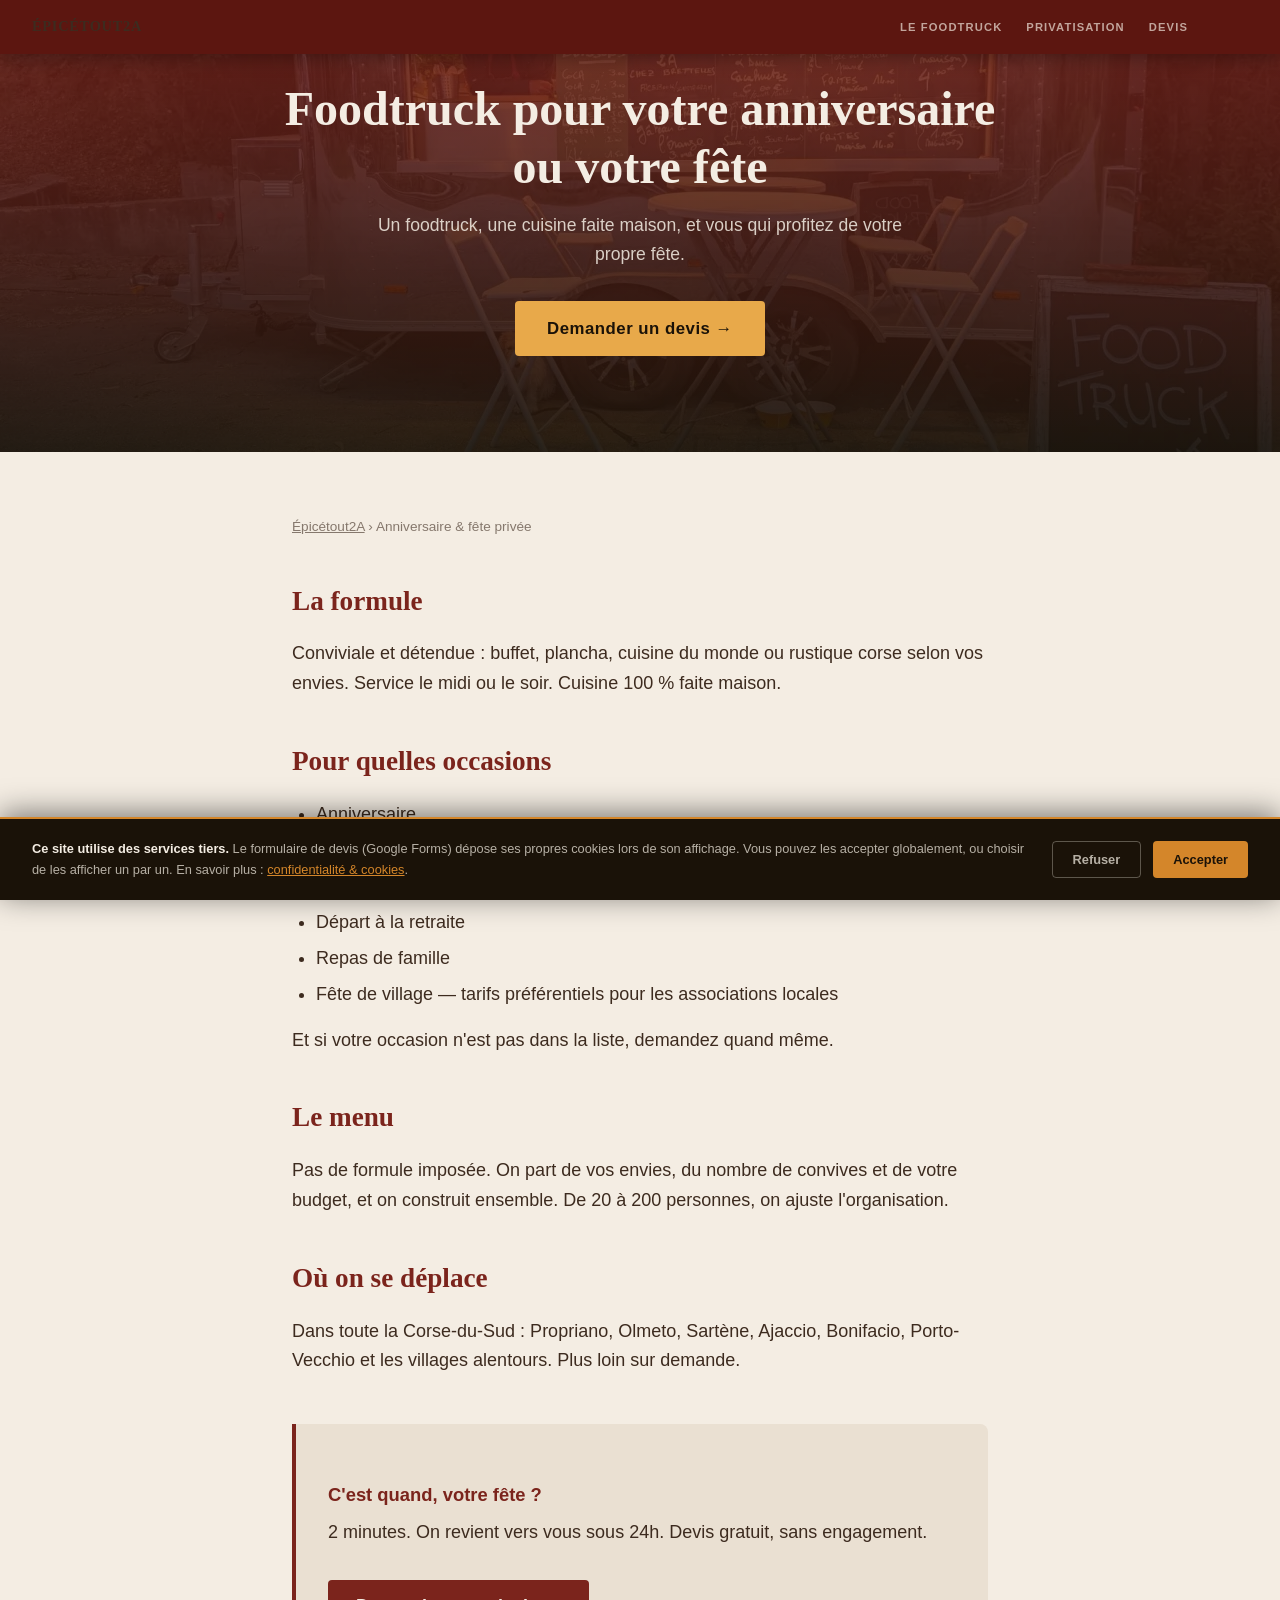
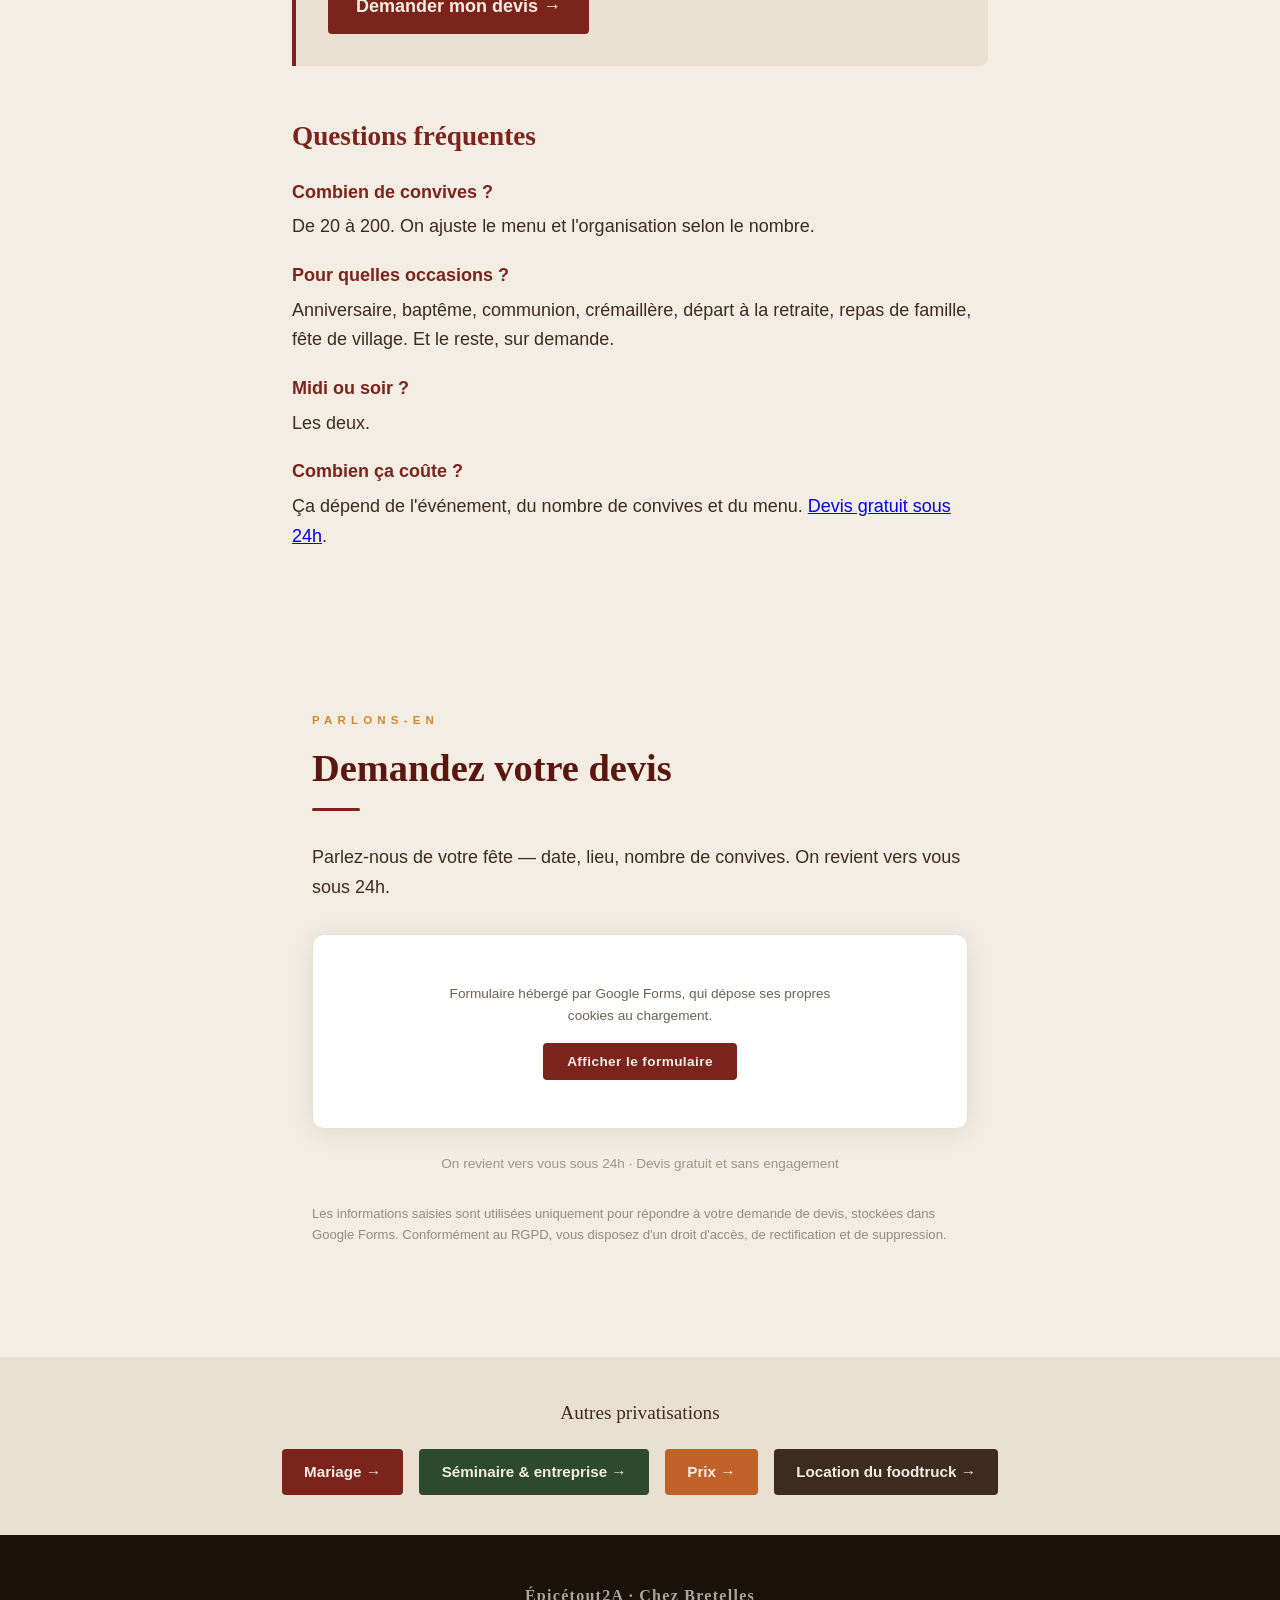
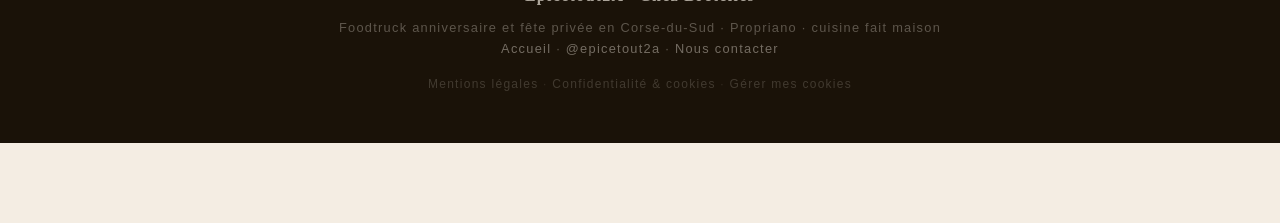
==== commit 8afcfae2: "legal: add mentions légales & confidentialité, GDPR consent gate for Google embeds - New mentions-le" ====
--- a/anniversaire-fete-privee-corse.html
+++ b/anniversaire-fete-privee-corse.html
@@ -6,7 +6,7 @@
 <link rel="icon" type="image/png" sizes="32x32" href="assets/images/favicon-32x32.png">
 <link rel="apple-touch-icon" sizes="180x180" href="assets/images/apple-touch-icon.png">
 <meta name="viewport" content="width=device-width, initial-scale=1.0">
-<title>Foodtruck anniversaire, baptême &amp; fête privée en Corse-du-Sud — Épicétout2A</title>
+<title>Foodtruck anniversaire &amp; baptême en Corse — Épicétout2A</title>
 <meta name="description" content="Foodtruck pour anniversaire, baptême, communion, crémaillère ou départ à la retraite en Corse-du-Sud. Buffet, plancha, cuisine fait maison. Devis gratuit sous 24h.">
 <meta name="robots" content="index, follow">
 <meta property="og:title" content="Foodtruck anniversaire &amp; fête privée en Corse-du-Sud — Épicétout2A">
@@ -37,10 +37,10 @@
   "@context": "https://schema.org",
   "@type": "FAQPage",
   "mainEntity": [
-    { "@type": "Question", "name": "Peut-on faire venir un foodtruck pour un anniversaire en Corse-du-Sud ?", "acceptedAnswer": { "@type": "Answer", "text": "Oui. Épicétout2A privatise son foodtruck Airstream pour les anniversaires et fêtes privées partout en Corse-du-Sud. Formule conviviale : buffet, plancha, cuisine du monde ou rustique corse selon vos envies, en service du midi ou du soir." } },
+    { "@type": "Question", "name": "Peut-on faire venir un foodtruck pour un anniversaire en Corse-du-Sud ?", "acceptedAnswer": { "@type": "Answer", "text": "Oui. Épicétout2A privatise son foodtruck type Airstream pour les anniversaires et fêtes privées partout en Corse-du-Sud. Formule conviviale : buffet, plancha, cuisine du monde ou rustique corse selon vos envies, en service du midi ou du soir." } },
     { "@type": "Question", "name": "Pour quelles occasions peut-on privatiser le foodtruck ?", "acceptedAnswer": { "@type": "Answer", "text": "Épicétout2A intervient pour les anniversaires, baptêmes, communions, crémaillères, départs à la retraite, repas de famille et fêtes de village en Corse-du-Sud. Les associations locales bénéficient de tarifs préférentiels. Pour une occasion qui ne figure pas dans cette liste, il suffit de demander un devis." } },
     { "@type": "Question", "name": "Combien de convives le foodtruck peut-il servir ?", "acceptedAnswer": { "@type": "Answer", "text": "Épicétout2A s'adapte à toutes les tailles, d'une vingtaine de personnes à 200 convives : le menu et l'organisation sont ajustés en fonction du nombre." } },
-    { "@type": "Question", "name": "Comment obtenir un devis pour une fête privée ?", "acceptedAnswer": { "@type": "Answer", "text": "Via le formulaire sur epicetout2a.fr : 4 champs, 2 minutes. Épicétout2A rappelle sous 24h pour construire le menu ensemble et établir un devis gratuit et sans engagement." } }
+    { "@type": "Question", "name": "Comment obtenir un devis pour une fête privée ?", "acceptedAnswer": { "@type": "Answer", "text": "Via le formulaire sur epicetout2a.fr : 2 minutes. Épicétout2A rappelle sous 24h pour construire le menu ensemble et établir un devis gratuit et sans engagement." } }
   ]
 }
 </script>
@@ -114,7 +114,7 @@
 
   <div class="cta-box">
     <h3>C'est quand, votre fête&nbsp;?</h3>
-    <p>4 champs, 2 minutes. On revient vers vous sous 24h. Devis gratuit, sans engagement.</p>
+    <p>2 minutes. On revient vers vous sous 24h. Devis gratuit, sans engagement.</p>
     <a href="#devis">Demander mon devis →</a>
   </div>
 
@@ -138,9 +138,13 @@
   <div class="rule"></div>
 
   <p>Parlez-nous de votre fête — date, lieu, nombre de convives. On revient vers vous sous 24h.</p>
-  <div class="gform-wrapper">
+  <div class="gform-wrapper" data-consent-frame>
+    <div class="consent-gate">
+      <p>Formulaire hébergé par Google Forms, qui dépose ses propres cookies au chargement.</p>
+      <button type="button" class="cta-inline consent-load-btn" data-consent-load>Afficher le formulaire</button>
+    </div>
     <iframe
-      src="https://docs.google.com/forms/d/e/1FAIpQLSf5eveps2gGEFy8Tv-64gZN31ZPmy3rHvhoXDEOoudxI9ECpg/viewform?embedded=true"
+      data-src="https://docs.google.com/forms/d/e/1FAIpQLSf5eveps2gGEFy8Tv-64gZN31ZPmy3rHvhoXDEOoudxI9ECpg/viewform?embedded=true"
       width="100%"
       height="1300"
       frameborder="0"
@@ -148,6 +152,7 @@
       marginwidth="0"
       loading="lazy"
       style="border-radius:12px;"
+      class="hidden"
       sandbox="allow-scripts allow-forms allow-same-origin allow-popups"
       title="Formulaire de demande de devis Épicétout2A">
       Chargement du formulaire…
@@ -173,7 +178,20 @@
   <a href="/">Accueil</a> ·
   <a href="https://www.instagram.com/epicetout2a/" target="_blank" rel="noopener noreferrer">@epicetout2a</a> ·
   <a href="#devis">Nous contacter</a>
+  <p class="footer-subpages">
+    <a href="/mentions-legales.html">Mentions légales</a> ·
+    <a href="/confidentialite.html">Confidentialité &amp; cookies</a> ·
+    <a href="#" onclick="manageCookies(this);return false;">Gérer mes cookies</a>
+  </p>
 </footer>
+
+<div class="rgpd-banner" id="rgpdBanner">
+  <p class="rgpd-text"><strong>Ce site utilise des services tiers.</strong> Le formulaire de devis (Google Forms) dépose ses propres cookies lors de son affichage. Vous pouvez les accepter globalement, ou choisir de les afficher un par un. En savoir plus : <a href="/confidentialite.html">confidentialité &amp; cookies</a>.</p>
+  <div class="rgpd-actions">
+    <button class="rgpd-refuse" onclick="refuseRgpd()">Refuser</button>
+    <button class="rgpd-accept" onclick="acceptRgpd()">Accepter</button>
+  </div>
+</div>
 
 <script src="assets/js/main.js"></script>
 </body>
--- a/assets/css/style.css
+++ b/assets/css/style.css
@@ -272,6 +272,15 @@
 .form-section { max-width: 720px; margin: 0 auto; padding: 5rem 2rem; }
 .gform-wrapper { width: 100%; background: white; border-radius: 12px; overflow: hidden; box-shadow: 0 4px 24px rgba(61,43,31,0.10); border: 1.5px solid var(--ecru); margin-top: 0.5rem; }
 .gform-wrapper iframe { display: block; min-height: 1300px; }
+
+/* Consent gate — cookies tiers chargés uniquement après action explicite */
+.consent-gate { display: flex; flex-direction: column; align-items: center; gap: 1rem; text-align: center; padding: 3rem 1.5rem; }
+.consent-gate p { margin: 0; font-size: 0.85rem; color: var(--brun); opacity: 0.75; max-width: 420px; line-height: 1.6; }
+.cta-inline.consent-load-btn { border: none; cursor: pointer; font-family: "Source Sans 3", sans-serif; padding: 0.7rem 1.5rem; font-size: 0.85rem; }
+[data-consent-frame] iframe.hidden { display: none; }
+[data-consent-frame] .consent-gate.hidden { display: none; }
+.retrouver-map[data-consent-frame] { background: white; display: flex; align-items: center; justify-content: center; min-height: 260px; }
+.retrouver-map[data-consent-frame] .consent-gate { padding: 1.5rem; }
 .form-section .sec-label { font-size: 0.72rem; letter-spacing: 0.45em; text-transform: uppercase; color: var(--safran); margin-bottom: 0.4rem; font-weight: 600; }
 .form-section h2 { font-family: "Playfair Display", serif; font-size: clamp(1.8rem, 3vw, 2.4rem); font-weight: 900; color: var(--bordeaux); margin-bottom: 0.5rem; }
 .form-section .rule { height: 3px; width: 48px; background: var(--rouge); margin: 0 0 2rem; border-radius: 2px; }
@@ -282,17 +291,17 @@
 .cta-inline:hover { background: var(--rouge-profond); transform: translateY(-1px); }
 .cta-offres { display: inline-block; background: var(--creme); color: var(--terracotta); padding: 0.9rem 2.2rem; border-radius: 4px; font-weight: 700; font-size: 1rem; text-decoration: none; letter-spacing: 0.03em; transition: background 0.2s, transform 0.15s; }
 .cta-offres:hover { background: var(--ecru); transform: translateY(-1px); }
-/* Nous retrouver */
+/* Nous trouver */
 .retrouver-section { background: var(--ecru); }
 .retrouver-inner {
-  max-width: 860px; margin: 0 auto; padding: 5rem 2rem;
-  display: grid; grid-template-columns: 1fr 1fr; gap: 4rem; align-items: center;
-}
+  max-width: 720px; margin: 0 auto; padding: 5rem 2rem;
+  display: flex; flex-direction: column; gap: 2rem;
+}
+.retrouver-header .sec-label { font-size: 0.72rem; letter-spacing: 0.45em; text-transform: uppercase; color: var(--rouge); margin-bottom: 0.4rem; font-weight: 600; }
+.retrouver-header h2 { font-family: "Playfair Display", serif; font-size: clamp(1.6rem, 2.5vw, 2rem); font-weight: 900; color: var(--rouge); margin-bottom: 0.5rem; line-height: 1.15; }
+.retrouver-header .rule { height: 3px; width: 48px; background: var(--rouge); margin: 0; border-radius: 2px; }
 .retrouver-map { border-radius: 8px; overflow: hidden; box-shadow: 0 8px 32px rgba(0,0,0,0.12); }
-.retrouver-info { display: flex; flex-direction: column; gap: 0; }
-.retrouver-info .sec-label { font-size: 0.72rem; letter-spacing: 0.45em; text-transform: uppercase; color: var(--rouge); margin-bottom: 0.4rem; font-weight: 600; }
-.retrouver-info h2 { font-family: "Playfair Display", serif; font-size: clamp(1.6rem, 2.5vw, 2rem); font-weight: 900; color: var(--rouge); margin-bottom: 0.5rem; line-height: 1.15; }
-.retrouver-info .rule { height: 3px; width: 48px; background: var(--rouge); margin: 0 0 1.5rem; border-radius: 2px; }
+.retrouver-map iframe { display: block; }
 .retrouver-info p { color: var(--brun); line-height: 1.75; margin-bottom: 1.5rem; font-size: 1.02rem; }
 .btn-google-avis {
   display: inline-flex; align-items: center; gap: 0.6rem;
@@ -304,9 +313,6 @@
 .btn-google-avis:hover { box-shadow: 0 4px 16px rgba(0,0,0,0.12); border-color: #4285F4; }
 .btn-laisser-avis { border-color: #FBBC05; background: #fffef5; }
 .btn-laisser-avis:hover { border-color: #FBBC05; box-shadow: 0 4px 16px rgba(251,188,5,0.2); }
-@media(max-width:700px){
-  .retrouver-inner { grid-template-columns: 1fr; gap: 2rem; }
-}
 
 /* FAQ */
 .faq-section { max-width: 720px; margin: 0 auto; padding: 5rem 2rem; }
@@ -359,9 +365,12 @@
 .rgpd-banner.hidden { transform: translateY(120%); }
 .rgpd-text { font-size: 0.8rem; color: rgba(249,243,232,0.7); line-height: 1.6; flex: 1; min-width: 200px; }
 .rgpd-text strong { color: var(--creme); }
+.rgpd-text a { color: var(--safran); text-decoration: underline; }
 .rgpd-actions { display: flex; gap: 0.75rem; flex-shrink: 0; }
 .rgpd-accept { background: var(--safran); color: var(--noir); border: none; border-radius: 4px; padding: 0.6rem 1.25rem; font-weight: 700; font-size: 0.8rem; cursor: pointer; font-family: "Source Sans 3", sans-serif; }
-@media(max-width:700px){ .rgpd-banner { flex-direction: column; align-items: flex-start; padding: 1rem 1.25rem; } .rgpd-actions { width: 100%; } .rgpd-accept { flex: 1; text-align: center; } }
+.rgpd-refuse { background: transparent; color: rgba(249,243,232,0.7); border: 1.5px solid rgba(249,243,232,0.3); border-radius: 4px; padding: 0.6rem 1.25rem; font-weight: 700; font-size: 0.8rem; cursor: pointer; font-family: "Source Sans 3", sans-serif; }
+.rgpd-refuse:hover { border-color: rgba(249,243,232,0.6); }
+@media(max-width:700px){ .rgpd-banner { flex-direction: column; align-items: flex-start; padding: 1rem 1.25rem; } .rgpd-actions { width: 100%; } .rgpd-accept, .rgpd-refuse { flex: 1; text-align: center; } }
 
 
 /* ═══════════════════════════════════════
